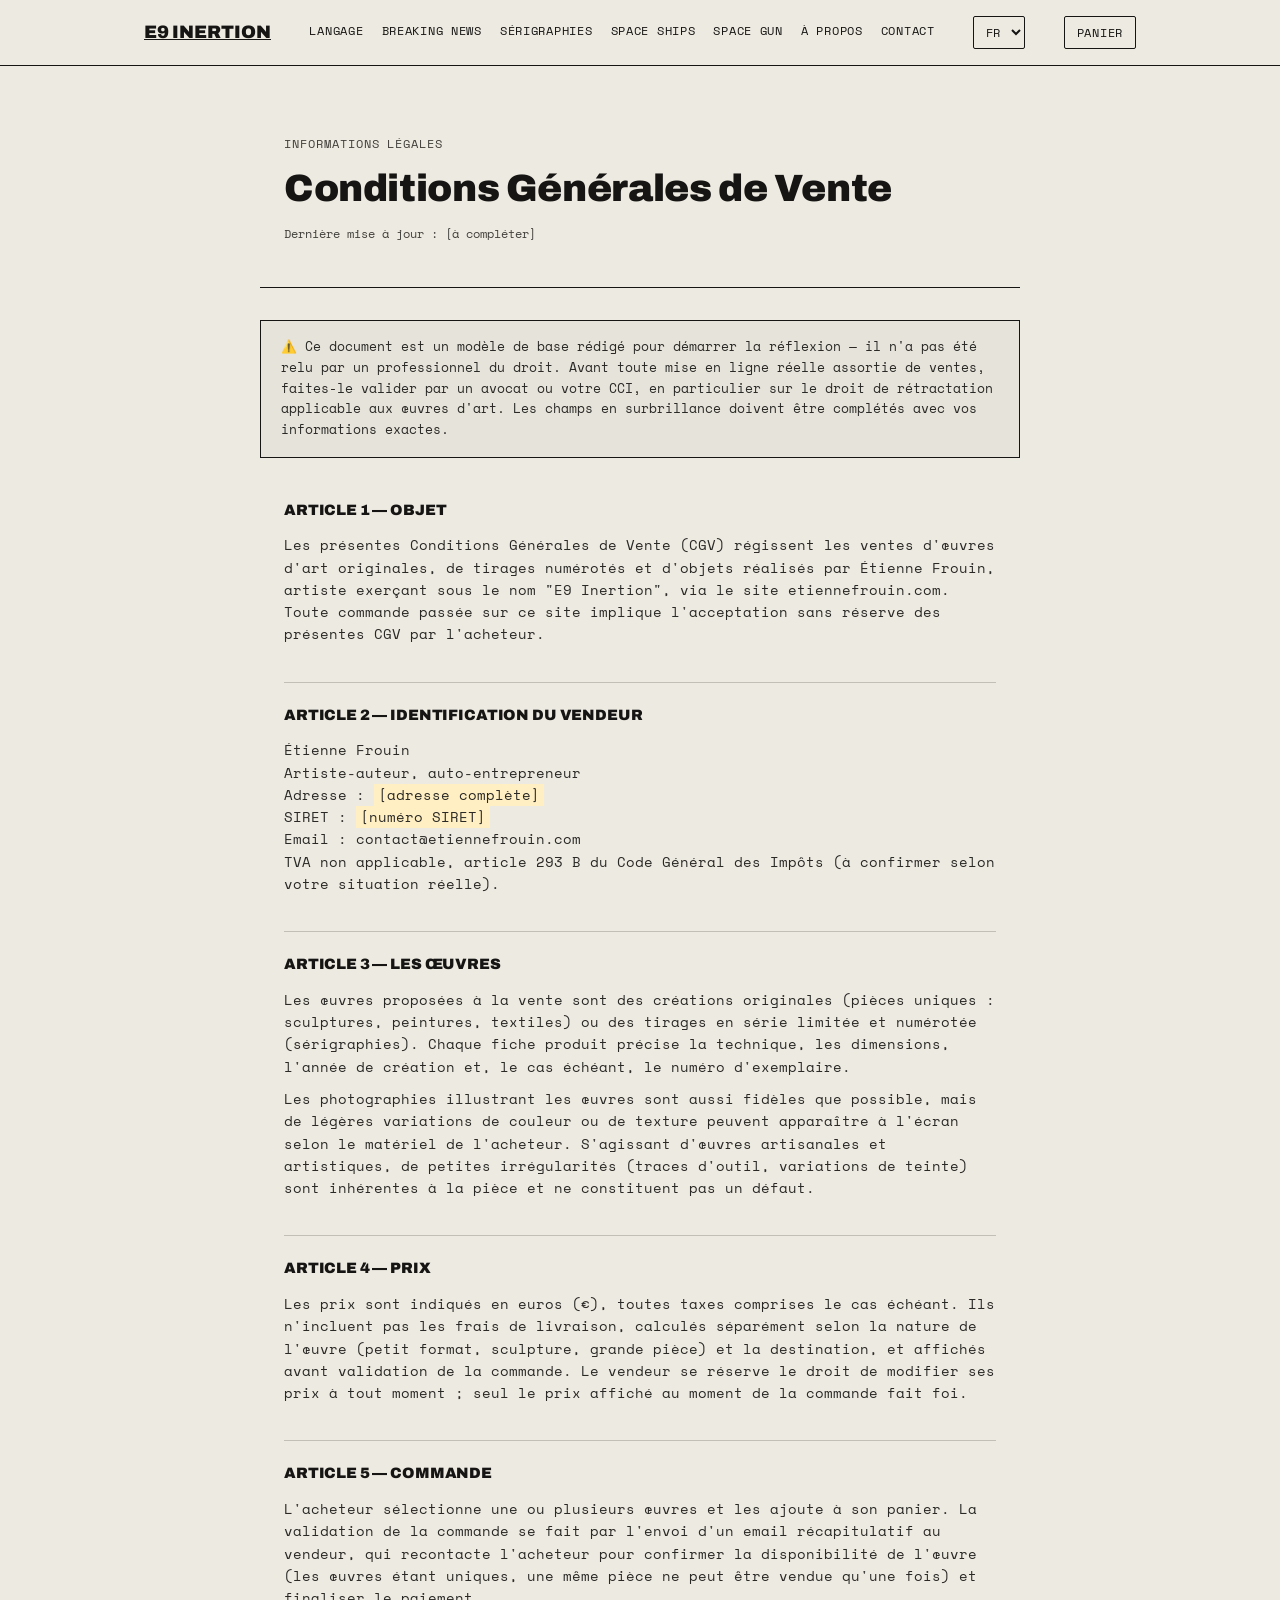
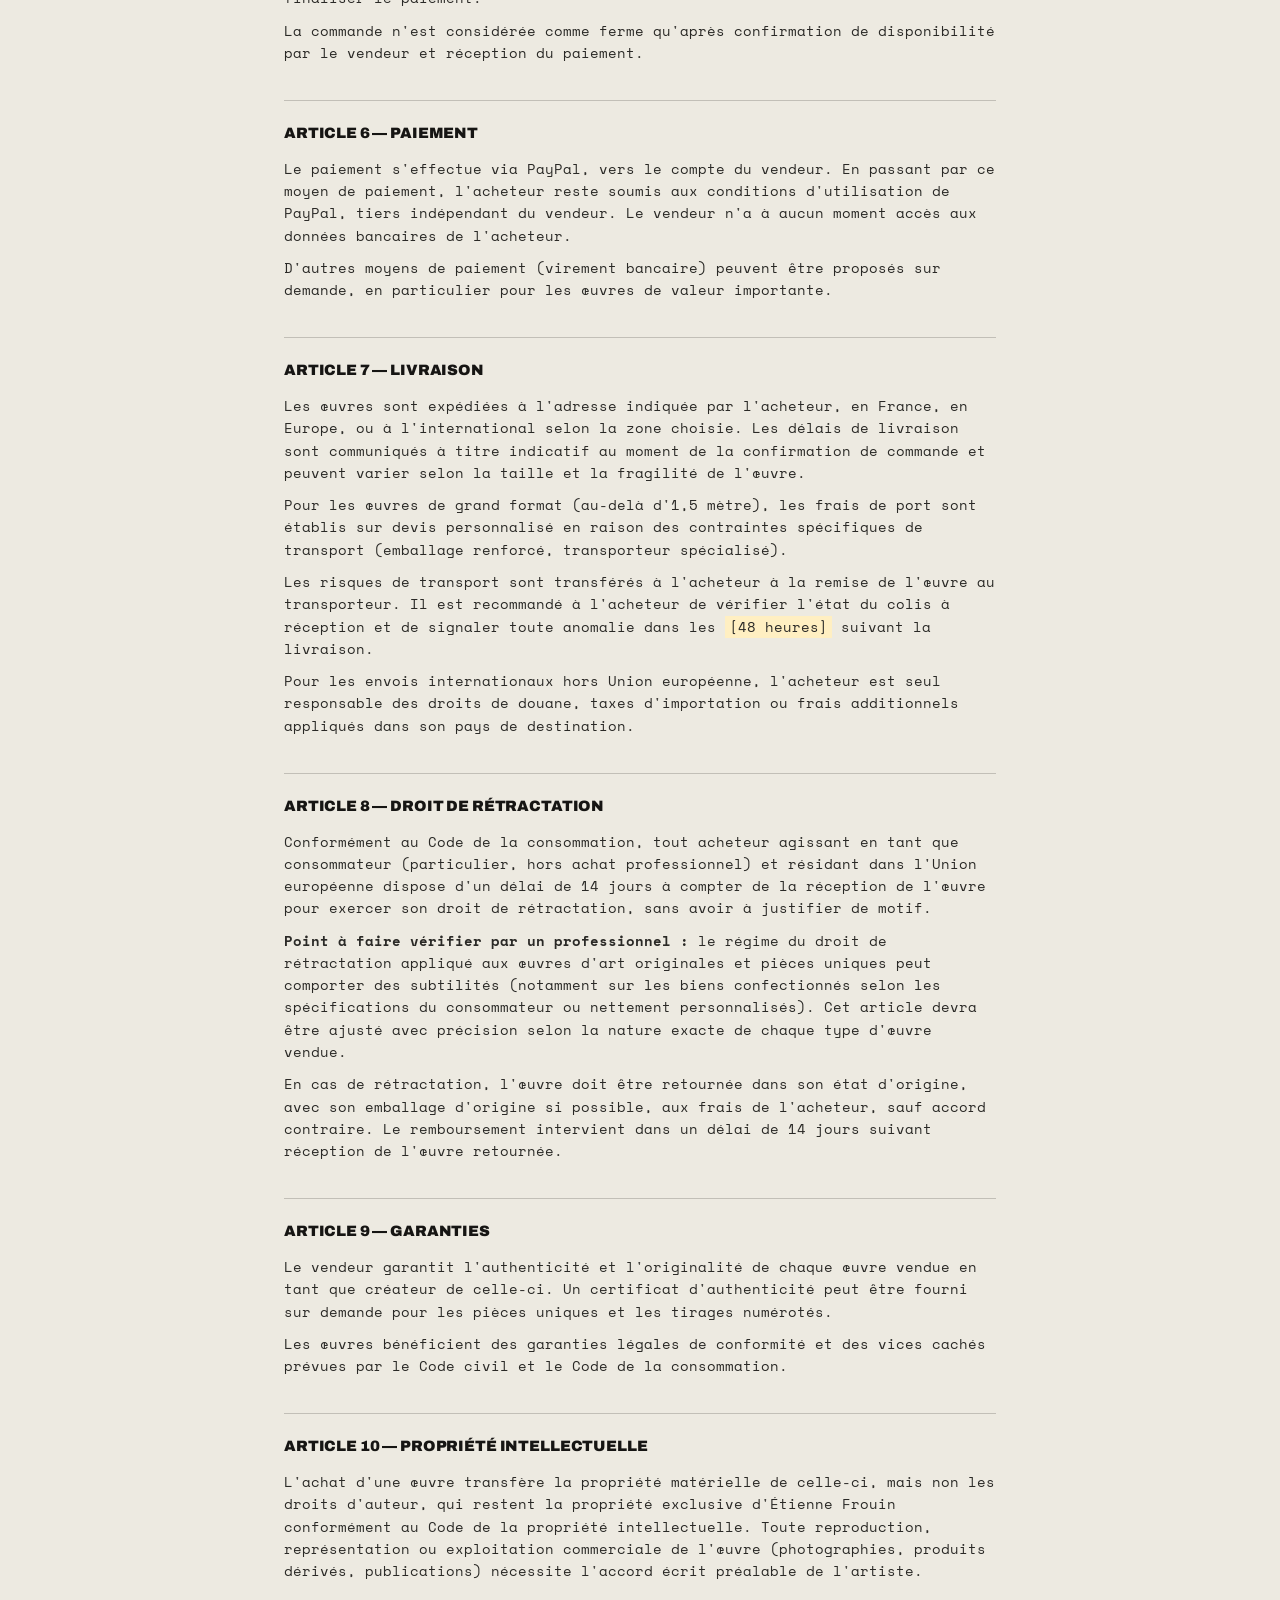
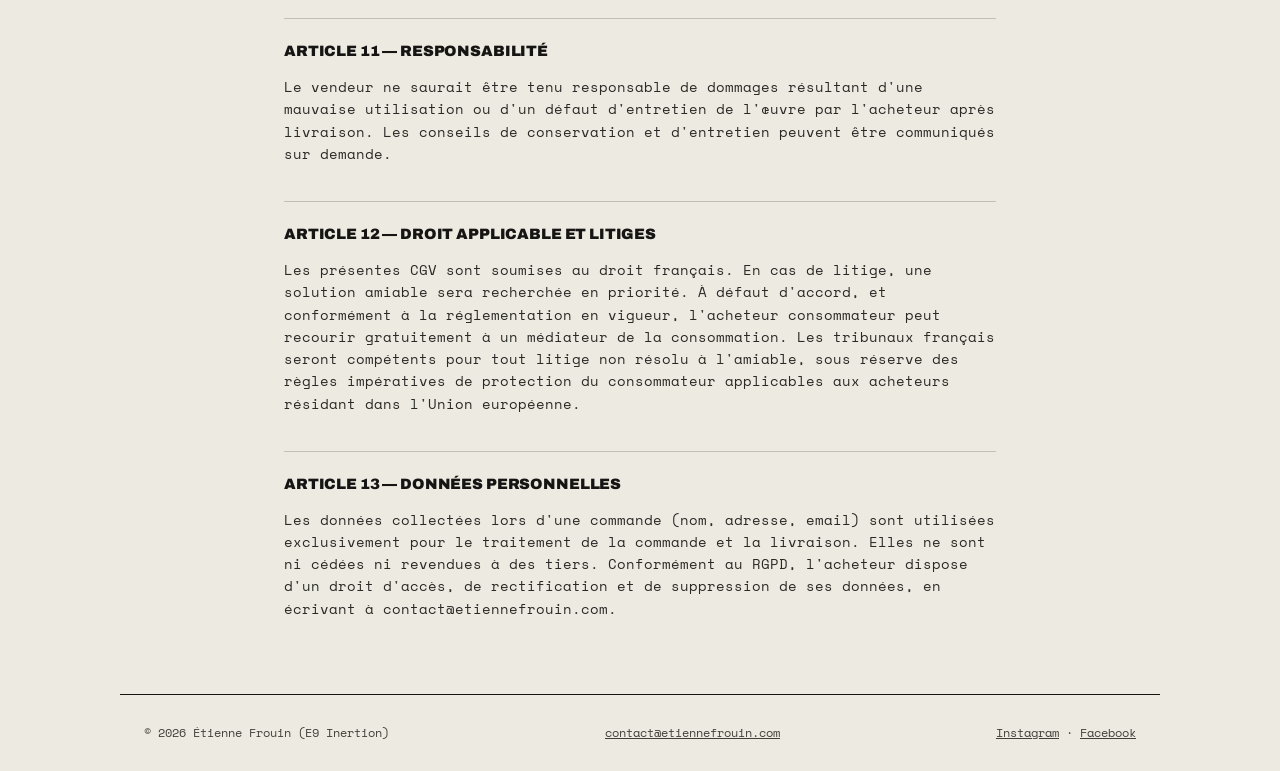
==== cgv.html @ b808d55d "Add files via upload" ====
<!DOCTYPE html>
<html lang="fr">
<head>
<meta charset="UTF-8">
<meta name="viewport" content="width=device-width, initial-scale=1.0">
<title>Conditions Générales de Vente | E9 INERTION</title>
<link rel="preconnect" href="https://fonts.googleapis.com">
<link href="https://fonts.googleapis.com/css2?family=Archivo:wght@500;700;900&family=Space+Mono:wght@400;700&display=swap" rel="stylesheet">
<link rel="stylesheet" href="assets/cart.css">
<style>
  :root{
    --paper:#EDEAE1;
    --ink:#161513;
    --accent:#5B5850;
    --line:#161513;
  }
  *{box-sizing:border-box;}
  body{margin:0;background:var(--paper);color:var(--ink);font-family:'Space Mono', monospace;line-height:1.65;}
  h1,h2,.display{font-family:'Archivo', sans-serif;font-weight:900;text-transform:uppercase;letter-spacing:-0.01em;margin:0;}
  a{color:inherit;}
  .wrap{max-width:760px;margin:0 auto;padding:0 24px;}

  header{border-bottom:1.5px solid var(--line);position:sticky;top:0;background:var(--paper);z-index:10;}
  .topbar{display:flex;justify-content:space-between;align-items:center;padding:16px 24px;max-width:1040px;margin:0 auto;flex-wrap:wrap;gap:10px;}
  .topbar .mark{font-family:'Archivo',sans-serif;font-weight:900;font-size:18px;}
  .topbar nav{display:flex;gap:18px;font-size:12px;text-transform:uppercase;letter-spacing:0.06em;flex-wrap:wrap;}
  .topbar nav a{text-decoration:none;border-bottom:1.5px solid transparent;padding-bottom:2px;}
  .topbar nav a:hover,.topbar nav a.current{border-color:var(--ink);}

  .page-hero{padding:56px 24px 32px;border-bottom:1.5px solid var(--line);}
  .page-hero .eyebrow{font-size:12px;text-transform:uppercase;letter-spacing:0.08em;color:#413F3A;margin-bottom:14px;}
  .page-hero h1{font-size:clamp(26px,4vw,38px);text-transform:none;line-height:1.1;}
  .page-hero p.updated{font-size:12px;color:#413F3A;margin-top:14px;}

  .legal-notice{
    margin:32px auto 0; max-width:760px; padding:16px 20px;
    border:1.5px solid var(--ink); background:rgba(22,21,19,0.03);
    font-size:12.5px; color:#2A2926;
  }

  .cgv{padding:40px 24px 64px;}
  .cgv h2{font-size:15px;margin:36px 0 12px;padding-top:20px;border-top:0.5px solid rgba(22,21,19,0.2);}
  .cgv h2:first-child{border-top:none;padding-top:0;margin-top:0;}
  .cgv p, .cgv li{font-size:13.5px;color:#2A2926;margin:0 0 10px;}
  .cgv ul{padding-left:20px;margin:0 0 12px;}
  .cgv .placeholder{background:#FFEFC2;padding:1px 4px;}

  footer{border-top:1.5px solid var(--line);padding:28px 24px;font-size:12px;color:#413F3A;display:flex;justify-content:space-between;flex-wrap:wrap;gap:12px;max-width:1040px;margin:0 auto;}
  footer a{text-decoration:underline;}
</style>
</head>
<body>

<header>
  <div class="topbar">
    <a class="mark" href="index.html">E9 INERTION</a>
    <nav>
      <a href="index.html#legend">Langage</a>
      <a href="news.html">Breaking News</a>
      <a href="serigraphies.html">Sérigraphies</a>
      <a href="spaceships.html">Space ships</a>
      <a href="spacegun.html">Space gun</a>
      <a href="index.html#about">À propos</a>
      <a href="index.html#contact">Contact</a>
    </nav>
    <select class="lang-select" data-lang-select aria-label="Language">
      <option value="fr">FR</option>
    </select>
    <button class="cart-btn" data-cart-open type="button">
      Panier <span class="cart-count" data-cart-count>0</span>
    </button>
  </div>
</header>

<section class="page-hero wrap">
  <p class="eyebrow">Informations légales</p>
  <h1>Conditions Générales de Vente</h1>
  <p class="updated">Dernière mise à jour : <span class="placeholder">[à compléter]</span></p>
</section>

<div class="legal-notice wrap">
  ⚠️ Ce document est un modèle de base rédigé pour démarrer la réflexion — il n'a pas été relu par un professionnel du droit. Avant toute mise en ligne réelle assortie de ventes, faites-le valider par un avocat ou votre CCI, en particulier sur le droit de rétractation applicable aux œuvres d'art. Les champs en <span class="placeholder">surbrillance</span> doivent être complétés avec vos informations exactes.
</div>

<section class="cgv wrap">

  <h2>Article 1 — Objet</h2>
  <p>Les présentes Conditions Générales de Vente (CGV) régissent les ventes d'œuvres d'art originales, de tirages numérotés et d'objets réalisés par Étienne Frouin, artiste exerçant sous le nom "E9 Inertion", via le site etiennefrouin.com. Toute commande passée sur ce site implique l'acceptation sans réserve des présentes CGV par l'acheteur.</p>

  <h2>Article 2 — Identification du vendeur</h2>
  <p>
    Étienne Frouin<br>
    Artiste-auteur, auto-entrepreneur<br>
    Adresse : <span class="placeholder">[adresse complète]</span><br>
    SIRET : <span class="placeholder">[numéro SIRET]</span><br>
    Email : contact@etiennefrouin.com<br>
    TVA non applicable, article 293 B du Code Général des Impôts (à confirmer selon votre situation réelle).
  </p>

  <h2>Article 3 — Les œuvres</h2>
  <p>Les œuvres proposées à la vente sont des créations originales (pièces uniques : sculptures, peintures, textiles) ou des tirages en série limitée et numérotée (sérigraphies). Chaque fiche produit précise la technique, les dimensions, l'année de création et, le cas échéant, le numéro d'exemplaire.</p>
  <p>Les photographies illustrant les œuvres sont aussi fidèles que possible, mais de légères variations de couleur ou de texture peuvent apparaître à l'écran selon le matériel de l'acheteur. S'agissant d'œuvres artisanales et artistiques, de petites irrégularités (traces d'outil, variations de teinte) sont inhérentes à la pièce et ne constituent pas un défaut.</p>

  <h2>Article 4 — Prix</h2>
  <p>Les prix sont indiqués en euros (€), toutes taxes comprises le cas échéant. Ils n'incluent pas les frais de livraison, calculés séparément selon la nature de l'œuvre (petit format, sculpture, grande pièce) et la destination, et affichés avant validation de la commande. Le vendeur se réserve le droit de modifier ses prix à tout moment ; seul le prix affiché au moment de la commande fait foi.</p>

  <h2>Article 5 — Commande</h2>
  <p>L'acheteur sélectionne une ou plusieurs œuvres et les ajoute à son panier. La validation de la commande se fait par l'envoi d'un email récapitulatif au vendeur, qui recontacte l'acheteur pour confirmer la disponibilité de l'œuvre (les œuvres étant uniques, une même pièce ne peut être vendue qu'une fois) et finaliser le paiement.</p>
  <p>La commande n'est considérée comme ferme qu'après confirmation de disponibilité par le vendeur et réception du paiement.</p>

  <h2>Article 6 — Paiement</h2>
  <p>Le paiement s'effectue via PayPal, vers le compte du vendeur. En passant par ce moyen de paiement, l'acheteur reste soumis aux conditions d'utilisation de PayPal, tiers indépendant du vendeur. Le vendeur n'a à aucun moment accès aux données bancaires de l'acheteur.</p>
  <p>D'autres moyens de paiement (virement bancaire) peuvent être proposés sur demande, en particulier pour les œuvres de valeur importante.</p>

  <h2>Article 7 — Livraison</h2>
  <p>Les œuvres sont expédiées à l'adresse indiquée par l'acheteur, en France, en Europe, ou à l'international selon la zone choisie. Les délais de livraison sont communiqués à titre indicatif au moment de la confirmation de commande et peuvent varier selon la taille et la fragilité de l'œuvre.</p>
  <p>Pour les œuvres de grand format (au-delà d'1,5 mètre), les frais de port sont établis sur devis personnalisé en raison des contraintes spécifiques de transport (emballage renforcé, transporteur spécialisé).</p>
  <p>Les risques de transport sont transférés à l'acheteur à la remise de l'œuvre au transporteur. Il est recommandé à l'acheteur de vérifier l'état du colis à réception et de signaler toute anomalie dans les <span class="placeholder">[48 heures]</span> suivant la livraison.</p>
  <p>Pour les envois internationaux hors Union européenne, l'acheteur est seul responsable des droits de douane, taxes d'importation ou frais additionnels appliqués dans son pays de destination.</p>

  <h2>Article 8 — Droit de rétractation</h2>
  <p>Conformément au Code de la consommation, tout acheteur agissant en tant que consommateur (particulier, hors achat professionnel) et résidant dans l'Union européenne dispose d'un délai de 14 jours à compter de la réception de l'œuvre pour exercer son droit de rétractation, sans avoir à justifier de motif.</p>
  <p><strong>Point à faire vérifier par un professionnel :</strong> le régime du droit de rétractation appliqué aux œuvres d'art originales et pièces uniques peut comporter des subtilités (notamment sur les biens confectionnés selon les spécifications du consommateur ou nettement personnalisés). Cet article devra être ajusté avec précision selon la nature exacte de chaque type d'œuvre vendue.</p>
  <p>En cas de rétractation, l'œuvre doit être retournée dans son état d'origine, avec son emballage d'origine si possible, aux frais de l'acheteur, sauf accord contraire. Le remboursement intervient dans un délai de 14 jours suivant réception de l'œuvre retournée.</p>

  <h2>Article 9 — Garanties</h2>
  <p>Le vendeur garantit l'authenticité et l'originalité de chaque œuvre vendue en tant que créateur de celle-ci. Un certificat d'authenticité peut être fourni sur demande pour les pièces uniques et les tirages numérotés.</p>
  <p>Les œuvres bénéficient des garanties légales de conformité et des vices cachés prévues par le Code civil et le Code de la consommation.</p>

  <h2>Article 10 — Propriété intellectuelle</h2>
  <p>L'achat d'une œuvre transfère la propriété matérielle de celle-ci, mais non les droits d'auteur, qui restent la propriété exclusive d'Étienne Frouin conformément au Code de la propriété intellectuelle. Toute reproduction, représentation ou exploitation commerciale de l'œuvre (photographies, produits dérivés, publications) nécessite l'accord écrit préalable de l'artiste.</p>

  <h2>Article 11 — Responsabilité</h2>
  <p>Le vendeur ne saurait être tenu responsable de dommages résultant d'une mauvaise utilisation ou d'un défaut d'entretien de l'œuvre par l'acheteur après livraison. Les conseils de conservation et d'entretien peuvent être communiqués sur demande.</p>

  <h2>Article 12 — Droit applicable et litiges</h2>
  <p>Les présentes CGV sont soumises au droit français. En cas de litige, une solution amiable sera recherchée en priorité. À défaut d'accord, et conformément à la réglementation en vigueur, l'acheteur consommateur peut recourir gratuitement à un médiateur de la consommation. Les tribunaux français seront compétents pour tout litige non résolu à l'amiable, sous réserve des règles impératives de protection du consommateur applicables aux acheteurs résidant dans l'Union européenne.</p>

  <h2>Article 13 — Données personnelles</h2>
  <p>Les données collectées lors d'une commande (nom, adresse, email) sont utilisées exclusivement pour le traitement de la commande et la livraison. Elles ne sont ni cédées ni revendues à des tiers. Conformément au RGPD, l'acheteur dispose d'un droit d'accès, de rectification et de suppression de ses données, en écrivant à contact@etiennefrouin.com.</p>

</section>

<footer id="contact">
  <span>© 2026 Étienne Frouin (E9 Inertion)</span>
  <span><a href="mailto:contact@etiennefrouin.com">contact@etiennefrouin.com</a></span>
  <span><a href="https://www.instagram.com/etiennefrouin/" target="_blank" rel="noopener">Instagram</a> · <a href="https://www.facebook.com/etienne.frouin.7" target="_blank" rel="noopener">Facebook</a></span>
</footer>


<div class="cart-overlay" data-cart-overlay></div>
<aside class="cart-panel" data-cart-panel>
  <div class="cart-panel-head">
    <h2>Votre sélection</h2>
    <button class="cart-panel-close" data-cart-close aria-label="Fermer">✕</button>
  </div>
  <div class="cart-panel-body">
    <p class="cart-empty" data-cart-empty>Votre sélection est vide pour l'instant.</p>
    <div data-cart-list></div>
  </div>
  <div class="cart-panel-foot">
    <label class="cart-dest-label" for="cart-dest">Livraison</label>
    <select class="cart-dest-select" id="cart-dest" data-cart-dest>
      <option value="fr">France</option>
      <option value="eu">Europe</option>
      <option value="intl">International</option>
    </select>
    <div class="cart-total-row"><span>Sous-total</span><span data-cart-subtotal>0 €</span></div>
    <div class="cart-total-row"><span>Frais de port</span><span data-cart-shipping>0 €</span></div>
    <div class="cart-total-row cart-total-row-final"><span>Total</span><span data-cart-total>0 €</span></div>
    <button class="cart-paypal-btn" data-cart-paypal disabled>Payer avec PayPal</button>
    <button class="cart-checkout-btn" data-cart-checkout disabled>Envoyer le détail par email</button>
    <p class="note">Le paiement PayPal ouvre un nouvel onglet avec le montant total pré-rempli. Pensez aussi à envoyer le détail par email pour qu'Étienne sache quelles œuvres réserver.</p>
  </div>
</aside>
<script src="assets/translations.js"></script>
<script src="assets/i18n.js"></script>
<script src="assets/cart.js" defer></script>
</body>
</html>
---- assets/cart.css ----
/* Panier E9 INERTION — styles partagés */
.lang-select{
  font-family:'Space Mono', monospace;
  font-size:12px;
  border:1.5px solid var(--ink);
  background:var(--paper);
  color:var(--ink);
  padding:6px 8px;
  cursor:pointer;
  border-radius:2px;
}

.cart-btn{
  position:relative;
  display:inline-flex;
  align-items:center;
  gap:6px;
  background:none;
  border:1.5px solid var(--ink);
  color:var(--ink);
  font-family:'Space Mono', monospace;
  font-size:12px;
  text-transform:uppercase;
  letter-spacing:0.06em;
  padding:7px 12px;
  cursor:pointer;
  border-radius:2px;
}
.cart-btn:hover{ background:rgba(22,21,19,0.06); }
.cart-btn .cart-count{
  display:none;
  align-items:center;
  justify-content:center;
  min-width:18px;
  height:18px;
  padding:0 4px;
  background:#C23B22;
  color:#fff;
  border-radius:999px;
  font-size:10px;
  font-weight:700;
}

.cart-overlay{
  position:fixed; inset:0;
  background:rgba(22,21,19,0.4);
  opacity:0; pointer-events:none;
  transition:opacity .2s ease;
  z-index:40;
}
.cart-overlay.cart-open{ opacity:1; pointer-events:auto; }

.cart-panel{
  position:fixed; top:0; right:0; bottom:0;
  width:min(400px, 92vw);
  background:var(--paper);
  border-left:1.5px solid var(--ink);
  z-index:50;
  transform:translateX(100%);
  transition:transform .25s ease;
  display:flex; flex-direction:column;
  font-family:'Space Mono', monospace;
}
.cart-panel.cart-open{ transform:translateX(0); }

.cart-panel-head{
  display:flex; justify-content:space-between; align-items:center;
  padding:20px 22px; border-bottom:1.5px solid var(--ink);
}
.cart-panel-head h2{
  font-family:'Archivo', sans-serif; font-weight:900; font-size:16px;
  text-transform:uppercase; margin:0;
}
.cart-panel-close{
  background:none; border:none; font-size:18px; cursor:pointer; color:var(--ink);
}

.cart-panel-body{
  flex:1; overflow-y:auto; padding:16px 22px;
}
.cart-empty{ font-size:13px; color:#413F3A; }

.cart-row{
  display:grid; grid-template-columns:56px 1fr auto; gap:12px; align-items:center;
  padding:12px 0; border-bottom:0.5px solid rgba(22,21,19,0.15);
}
.cart-row img{ width:56px; height:56px; object-fit:cover; border:1px solid var(--ink); }
.cart-row-title{ font-size:12.5px; margin:0 0 4px; }
.cart-row-price{ font-size:12px; color:#413F3A; margin:0; }
.cart-row-remove{
  background:none; border:none; color:#413F3A; cursor:pointer; font-size:14px;
}

.cart-panel-foot{
  border-top:1.5px solid var(--ink); padding:18px 22px;
}
.cart-dest-label{
  display:block; font-size:11px; text-transform:uppercase; letter-spacing:0.06em;
  color:#413F3A; margin-bottom:6px;
}
.cart-dest-select{
  width:100%; margin-bottom:14px;
  font-family:'Space Mono', monospace; font-size:13px;
  padding:8px 10px; border:1.5px solid var(--ink); background:var(--paper); color:var(--ink);
}
.cart-total-row{
  display:flex; justify-content:space-between; font-size:13px; margin-bottom:6px;
}
.cart-total-row span:last-child{ font-weight:700; }
.cart-total-row-final{
  border-top:0.5px solid rgba(22,21,19,0.25);
  padding-top:8px; margin-top:8px; margin-bottom:14px;
  font-size:14px;
}
.cart-checkout-btn{
  width:100%;
  background:var(--ink); color:var(--paper);
  border:none; padding:12px; font-family:'Archivo', sans-serif;
  font-weight:700; text-transform:uppercase; letter-spacing:0.06em; font-size:13px;
  cursor:pointer;
}
.cart-checkout-btn:disabled{ opacity:0.4; cursor:not-allowed; }
.cart-paypal-btn{
  width:100%;
  background:#FFC439; color:#1a1a1a;
  border:none; padding:12px; margin-bottom:10px;
  font-family:'Archivo', sans-serif;
  font-weight:900; text-transform:none; font-size:14px;
  cursor:pointer;
  display:flex; align-items:center; justify-content:center; gap:6px;
}
.cart-paypal-btn:disabled{ opacity:0.4; cursor:not-allowed; }
.cart-paypal-btn:hover:not(:disabled){ background:#f0b429; }
.cart-panel-foot p.note{ font-size:11px; color:#413F3A; margin:10px 0 0; }

.add-to-cart-btn{
  display:inline-block;
  margin-top:8px;
  background:var(--ink); color:var(--paper);
  border:none; padding:8px 14px;
  font-family:'Space Mono', monospace; font-size:11.5px;
  text-transform:uppercase; letter-spacing:0.04em;
  cursor:pointer;
}
.add-to-cart-btn:hover{ opacity:0.85; }
.on-request-tag{
  display:inline-block; margin-top:8px;
  font-size:11px; color:#413F3A; text-transform:uppercase; letter-spacing:0.04em;
  border-bottom:1px dotted #413F3A;
}
.piece-price{
  font-family:'Archivo', sans-serif; font-weight:700; font-size:13px; margin:6px 0 0;
}
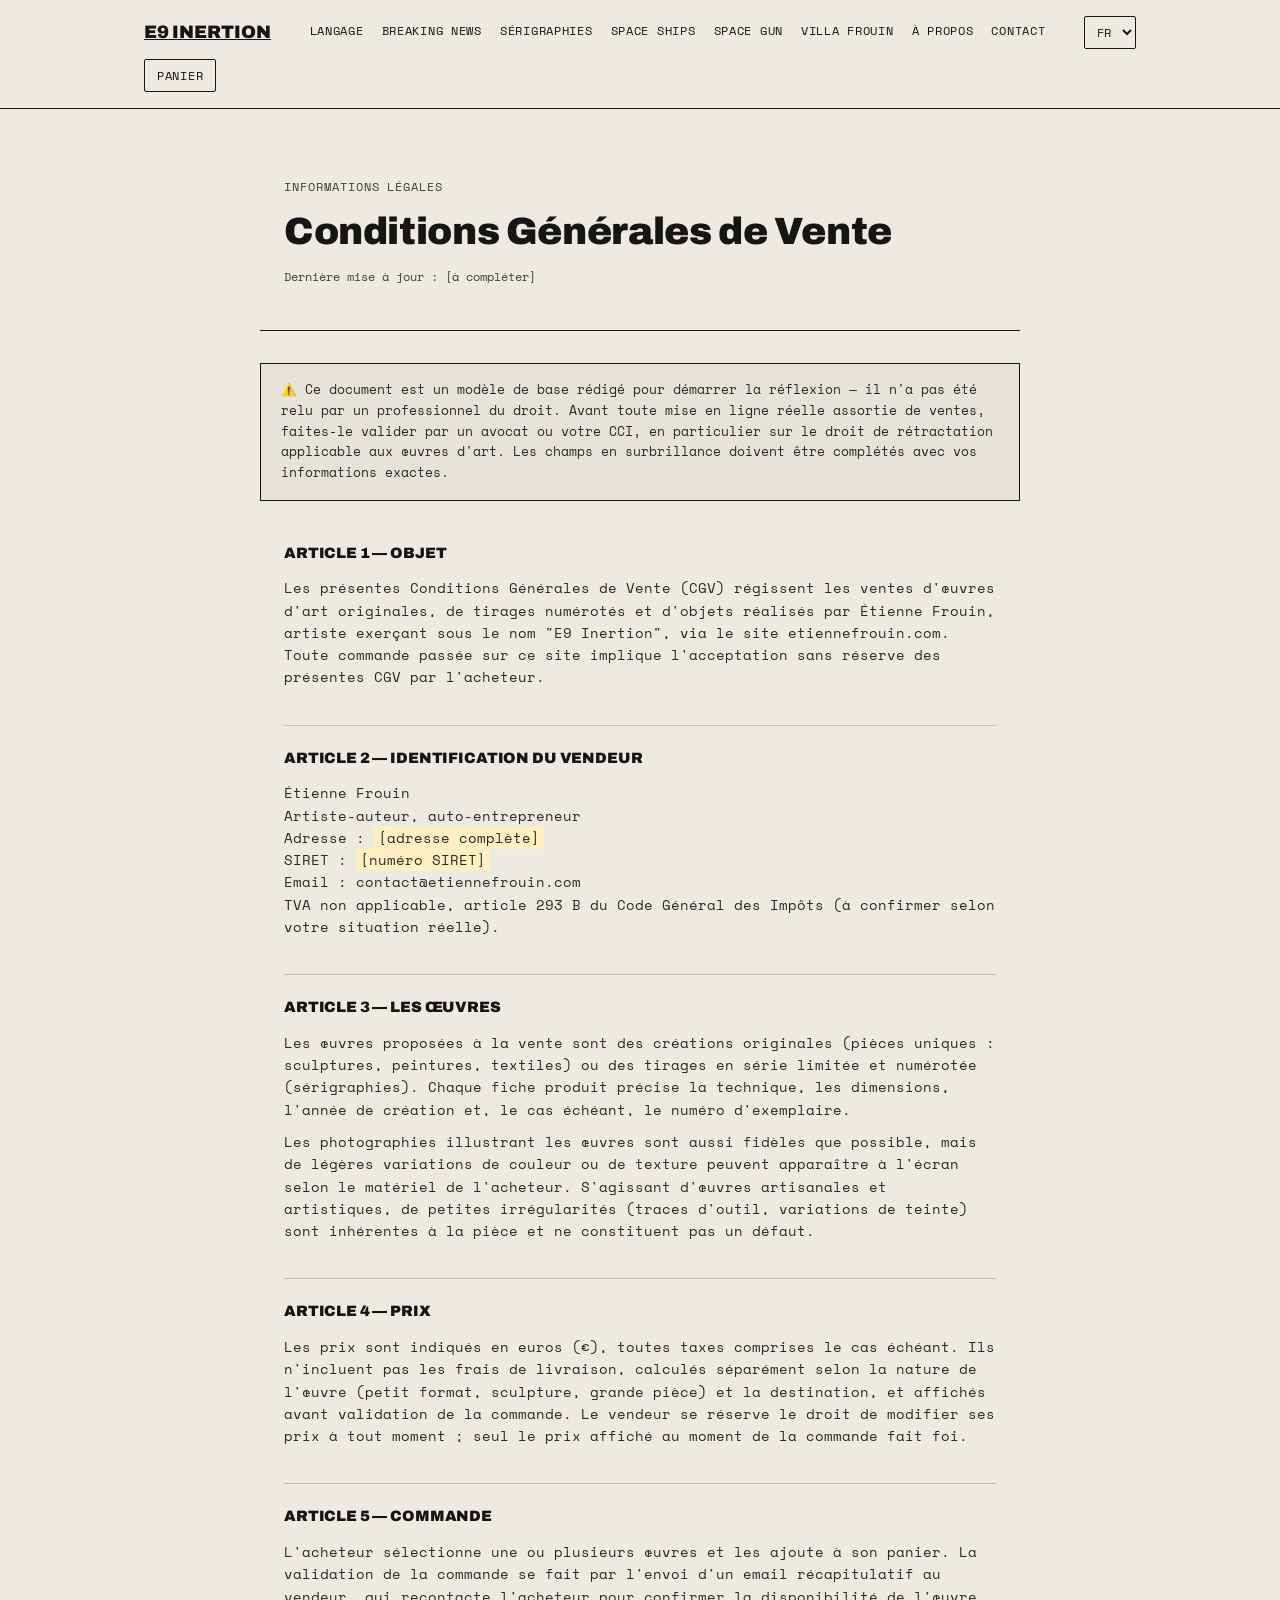
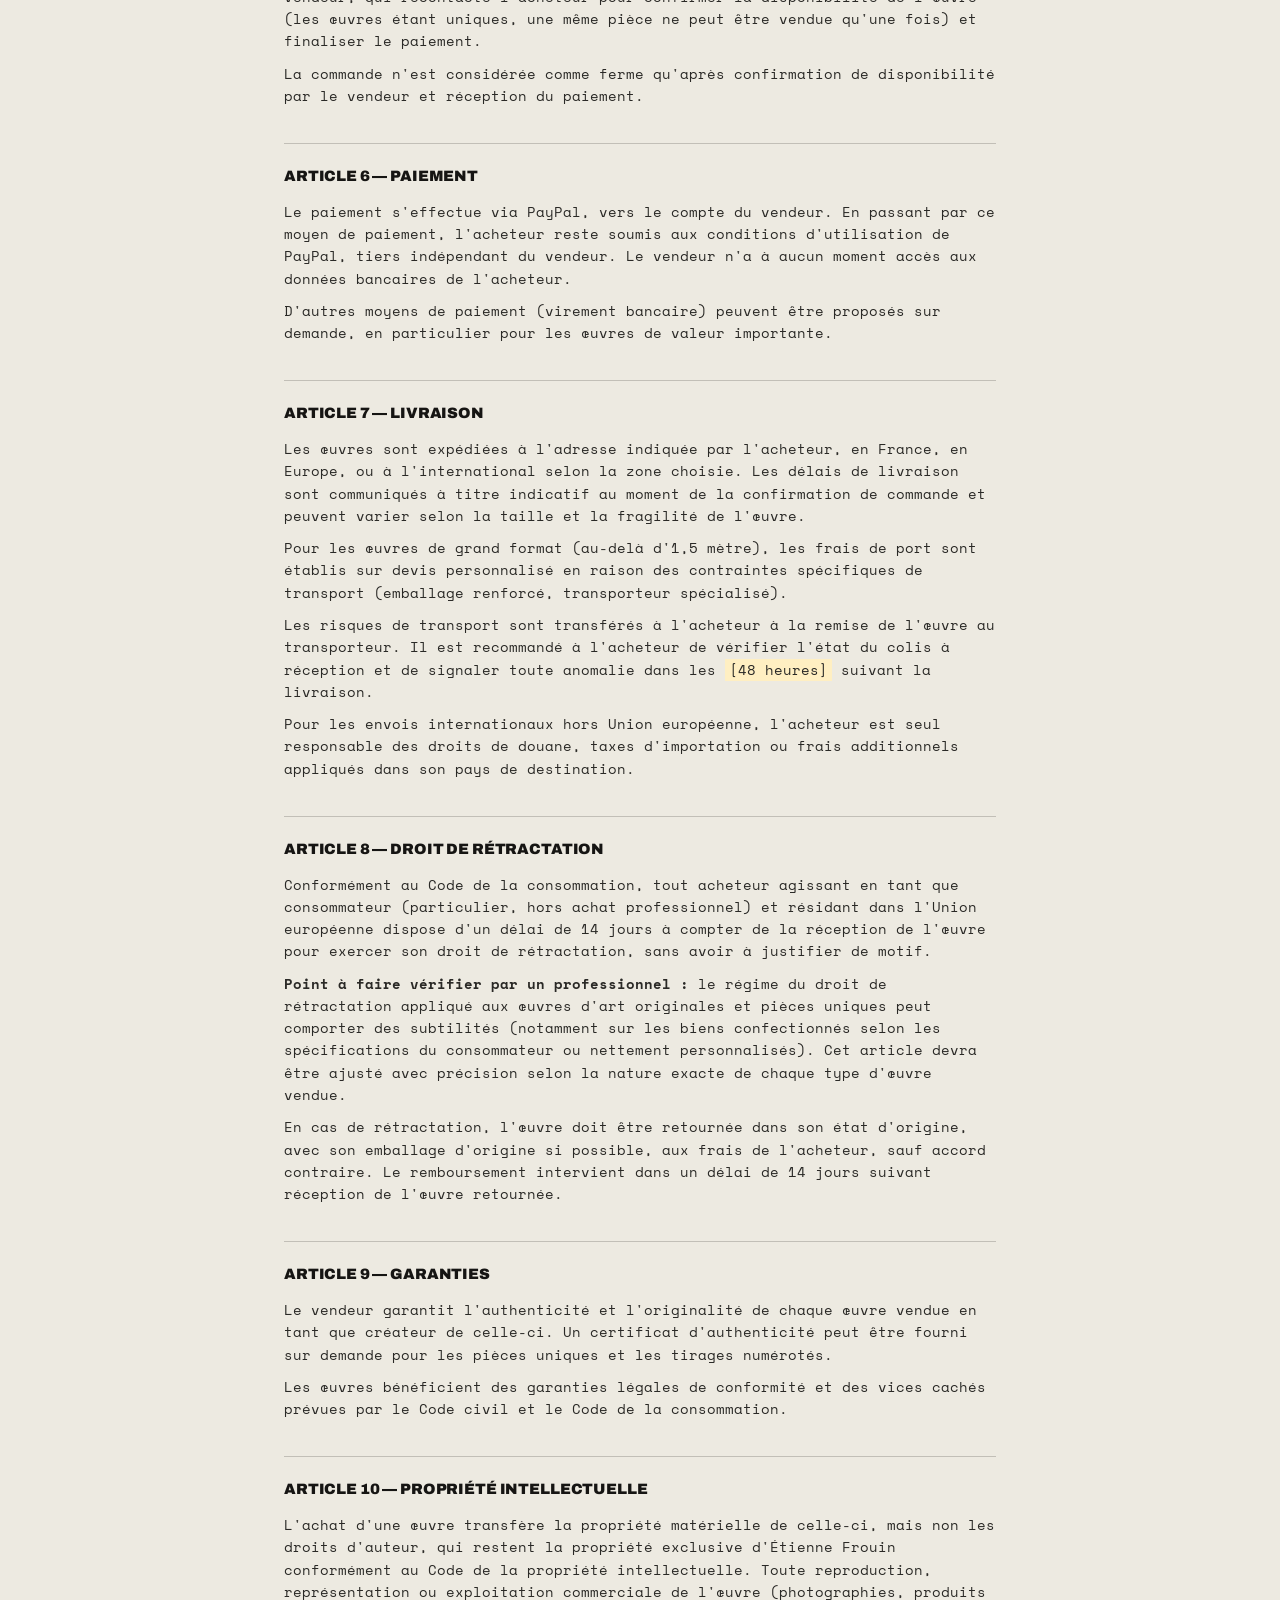
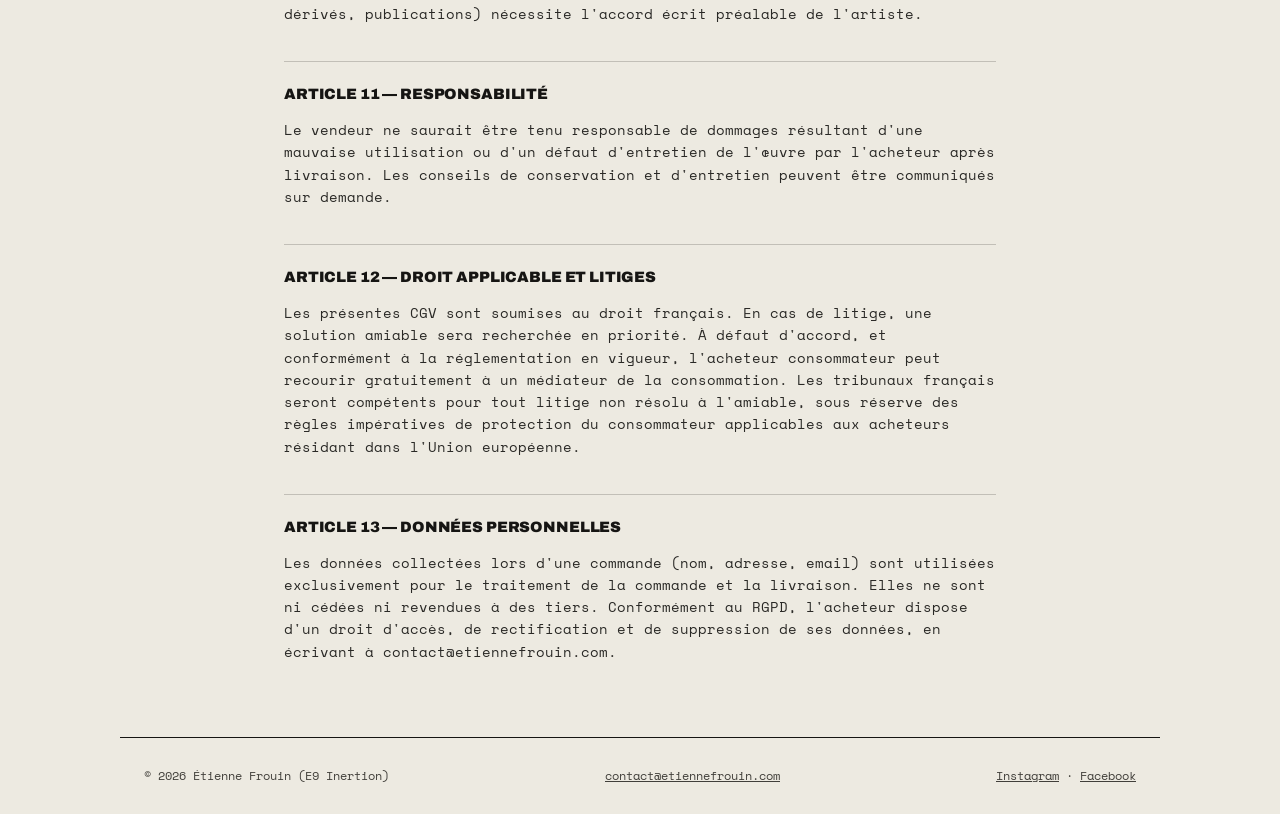
==== commit 427afc24: "Add files via upload" ====
--- a/cgv.html
+++ b/cgv.html
@@ -60,6 +60,7 @@
       <a href="serigraphies.html">Sérigraphies</a>
       <a href="spaceships.html">Space ships</a>
       <a href="spacegun.html">Space gun</a>
+      <a href="villafrouin.html">Villa Frouin</a>
       <a href="index.html#about">À propos</a>
       <a href="index.html#contact">Contact</a>
     </nav>
